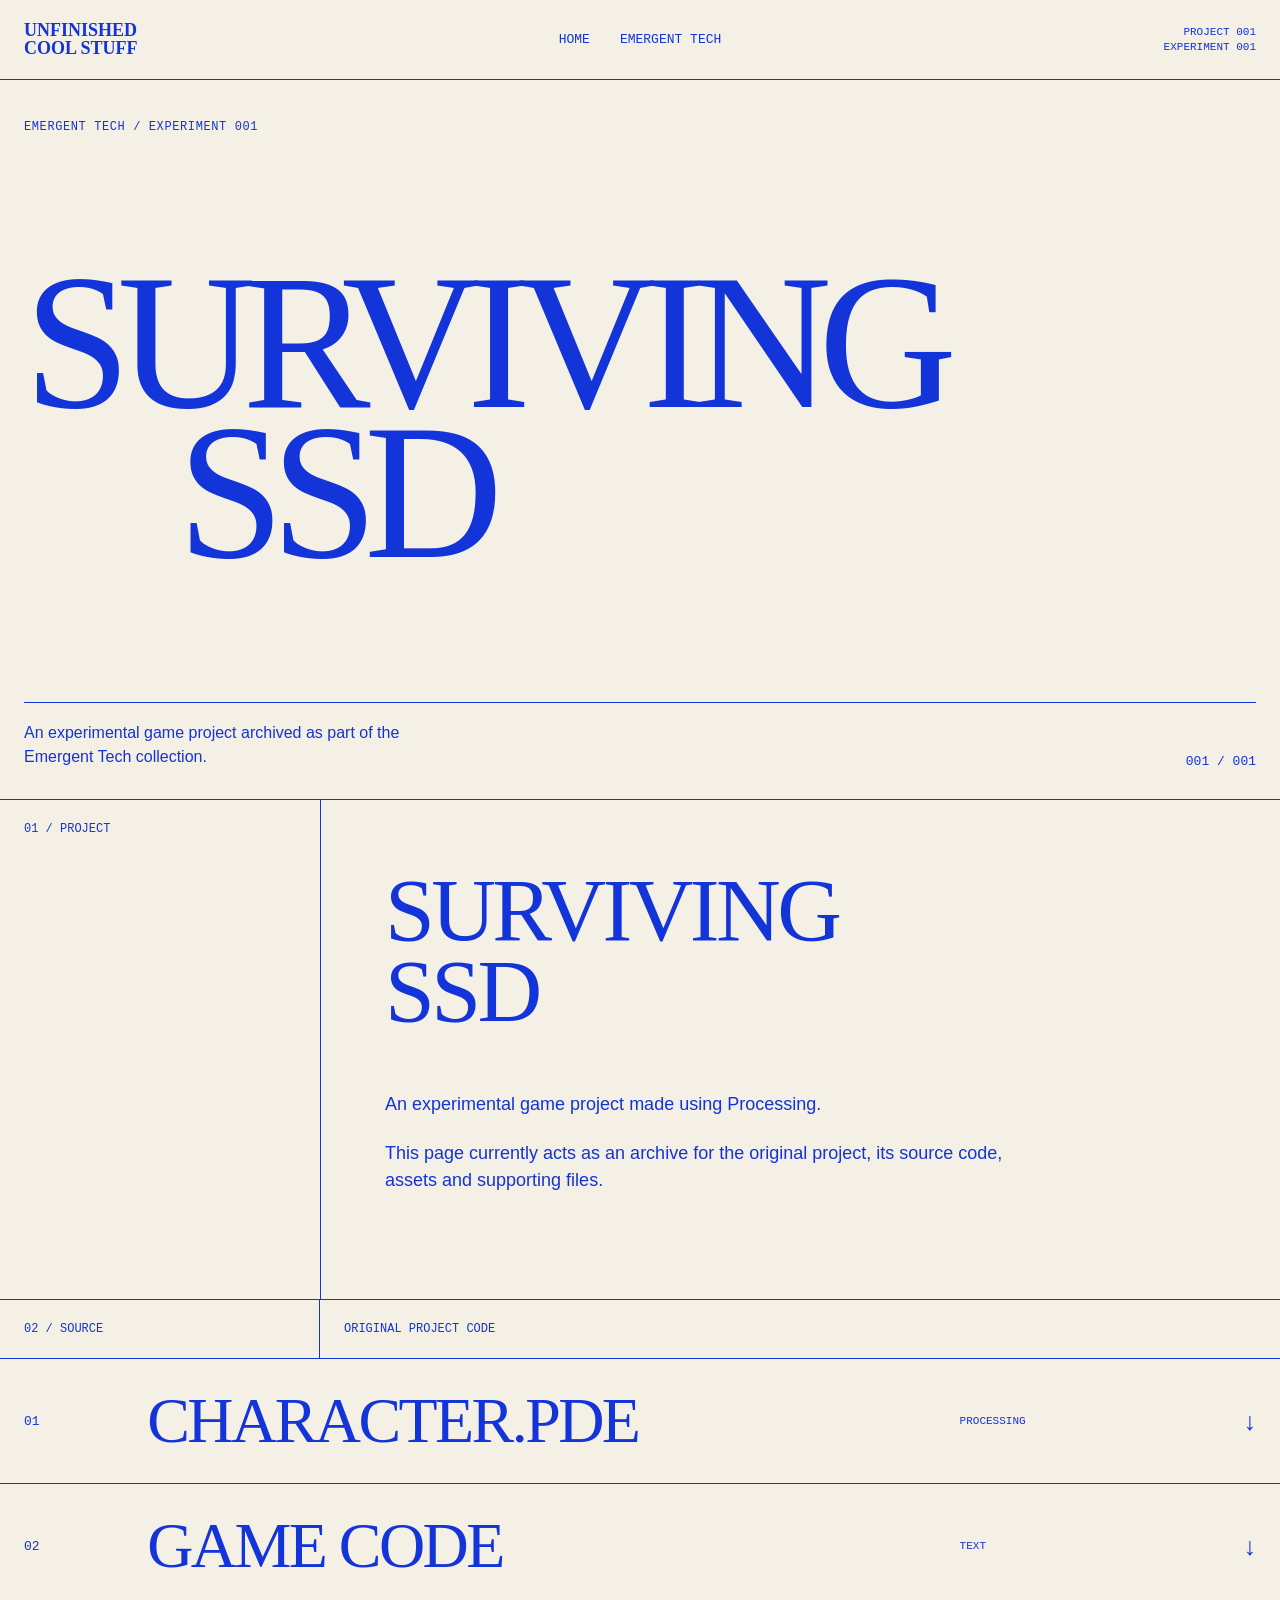
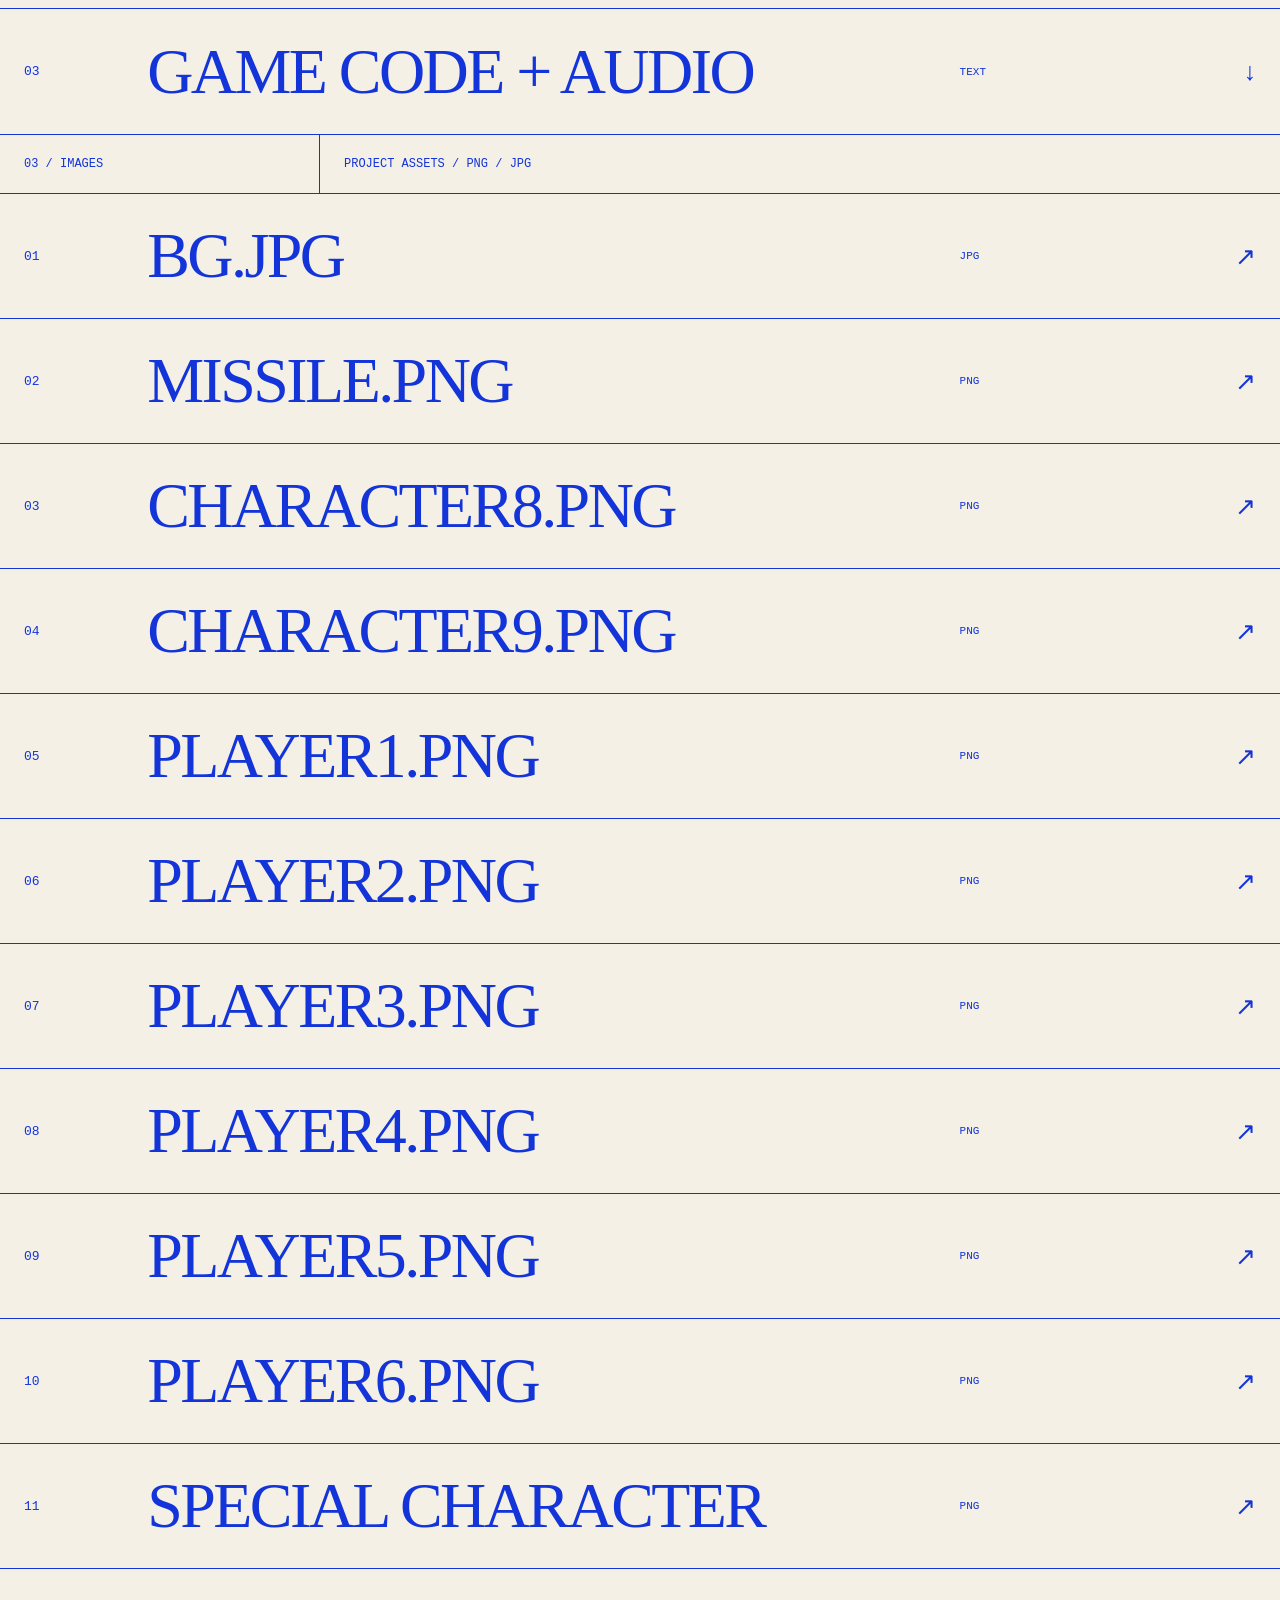
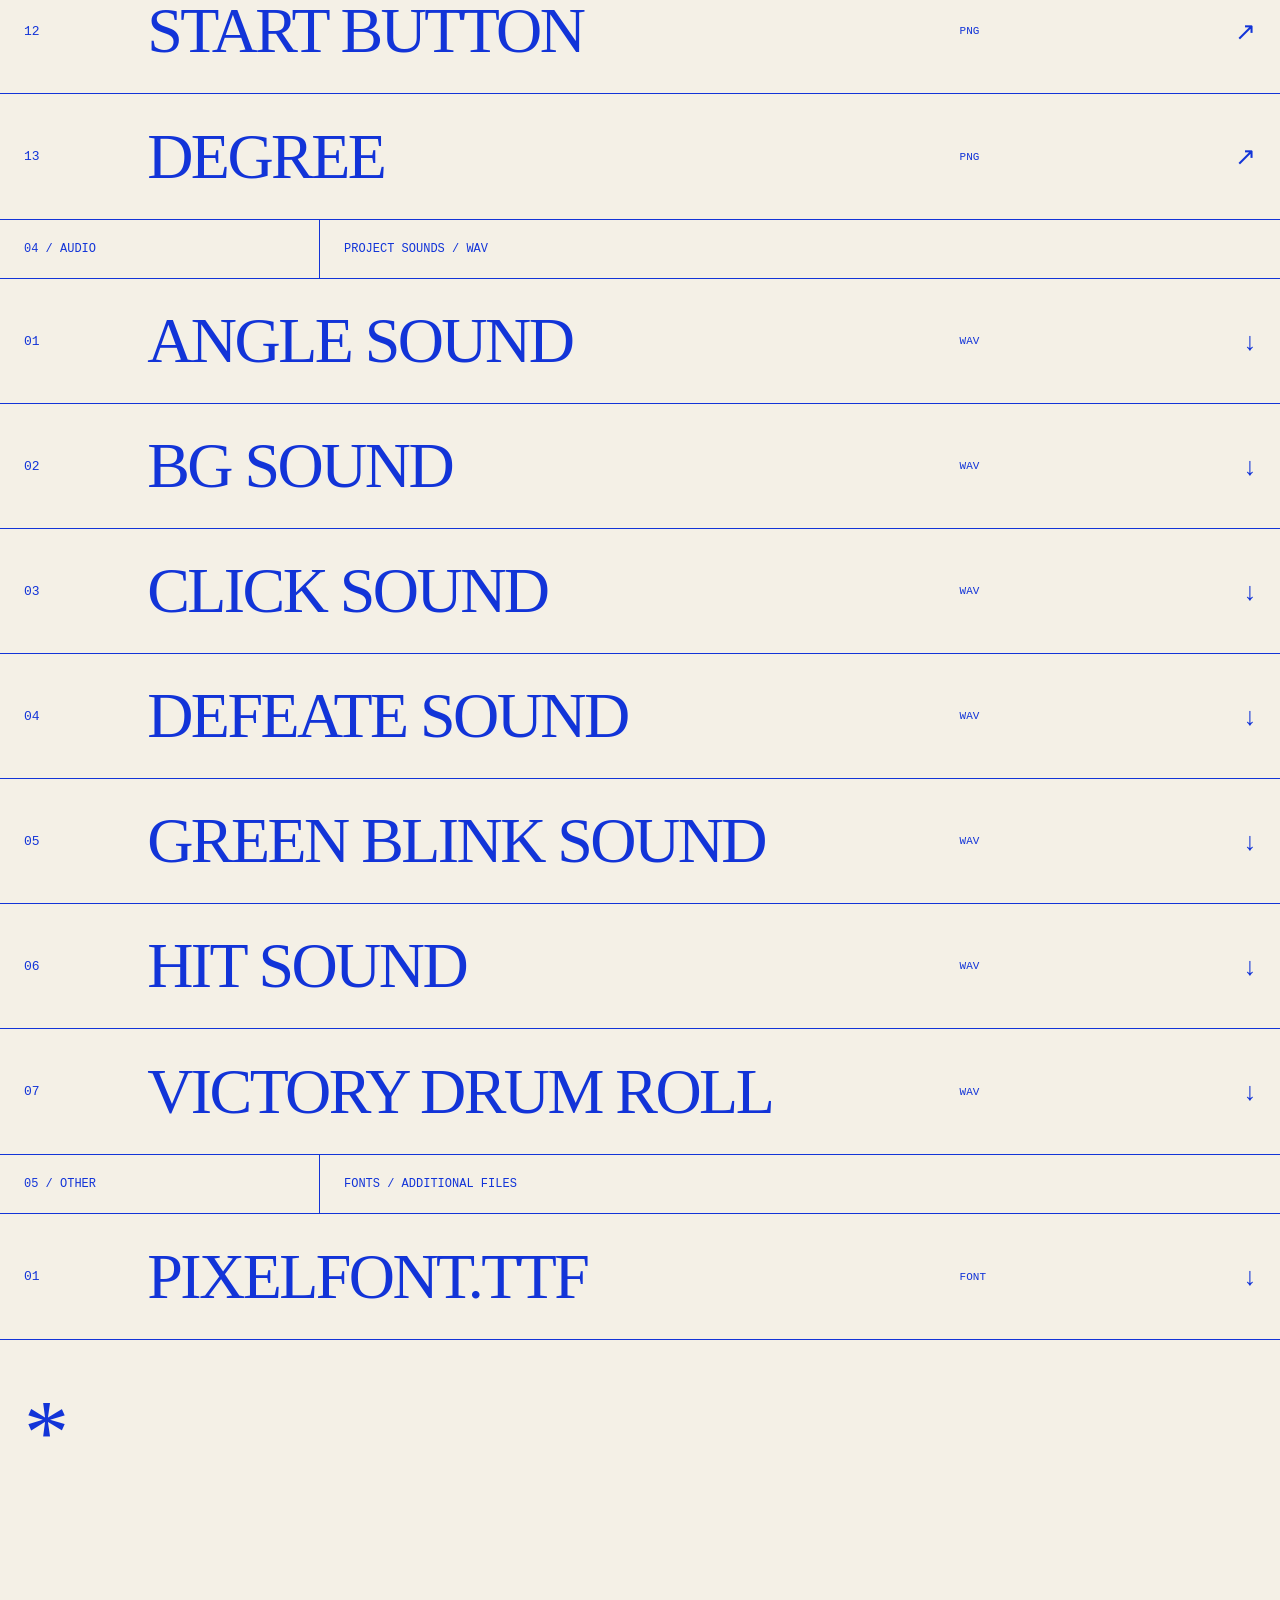
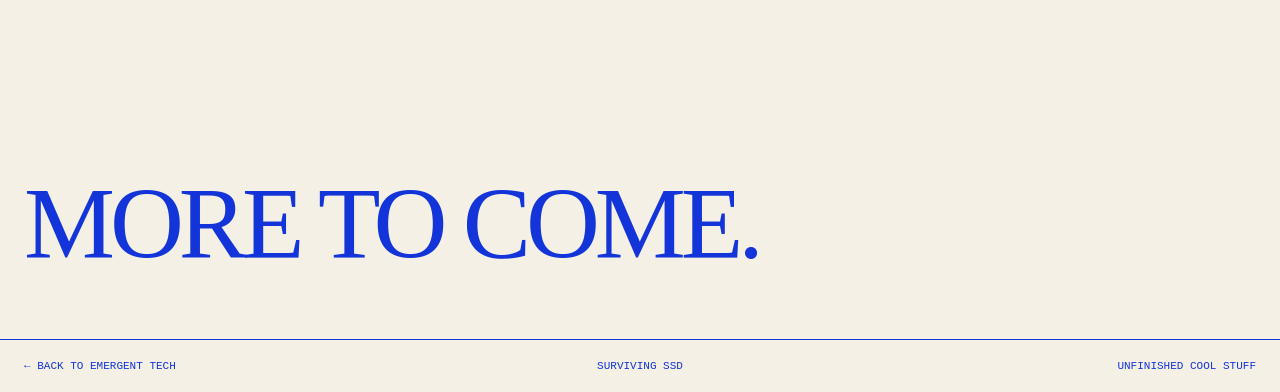
==== projects/emergent-tech/index.html @ b34b50d6 "Revise index.html for Surviving SSD project Updated project title, navigation links, and content to " ====
<!DOCTYPE html>
<html lang="en">

<head>
    <meta charset="UTF-8">
    <meta name="viewport" content="width=device-width, initial-scale=1.0">

    <title>Surviving SSD — Emergent Tech</title>

    <link rel="stylesheet" href="../../../style.css">
</head>

<body>

    <!-- =========================
         HEADER
    ========================== -->

    <header class="site-header">

        <div class="site-logo">
            UNFINISHED<br>
            COOL STUFF
        </div>

        <nav class="main-nav">
            <a href="../../../index.html">HOME</a>
            <a href="../">EMERGENT TECH</a>
        </nav>

        <div class="site-meta">
            PROJECT 001<br>
            EXPERIMENT 001
        </div>

    </header>


    <main>

        <!-- =========================
             PROJECT INTRO
        ========================== -->

        <section class="hero">

            <div class="hero-label">
                EMERGENT TECH / EXPERIMENT 001
            </div>

            <h1>
                SURVIVING<br>
                <span>SSD</span>
            </h1>

            <div class="hero-bottom">

                <p>
                    An experimental game project archived
                    as part of the Emergent Tech collection.
                </p>

                <div class="hero-number">
                    001 / 001
                </div>

            </div>

        </section>


        <!-- =========================
             PROJECT INFORMATION
        ========================== -->

        <section class="about-section">

            <div class="section-number">
                01 / PROJECT
            </div>

            <div class="about-content">

                <h2>
                    SURVIVING<br>
                    SSD
                </h2>

                <p>
                    An experimental game project made using
                    Processing.
                </p>

                <p>
                    This page currently acts as an archive
                    for the original project, its source code,
                    assets and supporting files.
                </p>

            </div>

        </section>


        <!-- =========================
             SOURCE FILES
        ========================== -->

        <section class="archive-section">

            <div class="section-header">

                <div class="section-number">
                    02 / SOURCE
                </div>

                <div class="section-description">
                    ORIGINAL PROJECT CODE
                </div>

            </div>


            <div class="project-list">

                <a
                    class="project"
                    href="Character.pde"
                    download
                >

                    <div class="project-number">
                        01
                    </div>

                    <div class="project-title">
                        CHARACTER.PDE
                    </div>

                    <div class="project-type">
                        PROCESSING
                    </div>

                    <div class="project-arrow">
                        ↓
                    </div>

                </a>


                <a
                    class="project"
                    href="Game%20Code.txt"
                    download
                >

                    <div class="project-number">
                        02
                    </div>

                    <div class="project-title">
                        GAME CODE
                    </div>

                    <div class="project-type">
                        TEXT
                    </div>

                    <div class="project-arrow">
                        ↓
                    </div>

                </a>


                <a
                    class="project"
                    href="GameCodeWithAudio.txt"
                    download
                >

                    <div class="project-number">
                        03
                    </div>

                    <div class="project-title">
                        GAME CODE + AUDIO
                    </div>

                    <div class="project-type">
                        TEXT
                    </div>

                    <div class="project-arrow">
                        ↓
                    </div>

                </a>

            </div>

        </section>


        <!-- =========================
             IMAGE ASSETS
        ========================== -->

        <section class="archive-section">

            <div class="section-header">

                <div class="section-number">
                    03 / IMAGES
                </div>

                <div class="section-description">
                    PROJECT ASSETS / PNG / JPG
                </div>

            </div>


            <div class="project-list">

                <a
                    class="project"
                    href="data/BG.jpg"
                    target="_blank"
                >

                    <div class="project-number">
                        01
                    </div>

                    <div class="project-title">
                        BG.JPG
                    </div>

                    <div class="project-type">
                        JPG
                    </div>

                    <div class="project-arrow">
                        ↗
                    </div>

                </a>


                <a
                    class="project"
                    href="data/missile.png"
                    target="_blank"
                >

                    <div class="project-number">
                        02
                    </div>

                    <div class="project-title">
                        MISSILE.PNG
                    </div>

                    <div class="project-type">
                        PNG
                    </div>

                    <div class="project-arrow">
                        ↗
                    </div>

                </a>


                <a
                    class="project"
                    href="data/character8.png"
                    target="_blank"
                >

                    <div class="project-number">
                        03
                    </div>

                    <div class="project-title">
                        CHARACTER8.PNG
                    </div>

                    <div class="project-type">
                        PNG
                    </div>

                    <div class="project-arrow">
                        ↗
                    </div>

                </a>


                <a
                    class="project"
                    href="data/character9.png"
                    target="_blank"
                >

                    <div class="project-number">
                        04
                    </div>

                    <div class="project-title">
                        CHARACTER9.PNG
                    </div>

                    <div class="project-type">
                        PNG
                    </div>

                    <div class="project-arrow">
                        ↗
                    </div>

                </a>


                <a
                    class="project"
                    href="data/player1.png"
                    target="_blank"
                >

                    <div class="project-number">
                        05
                    </div>

                    <div class="project-title">
                        PLAYER1.PNG
                    </div>

                    <div class="project-type">
                        PNG
                    </div>

                    <div class="project-arrow">
                        ↗
                    </div>

                </a>


                <a
                    class="project"
                    href="data/player2.png"
                    target="_blank"
                >

                    <div class="project-number">
                        06
                    </div>

                    <div class="project-title">
                        PLAYER2.PNG
                    </div>

                    <div class="project-type">
                        PNG
                    </div>

                    <div class="project-arrow">
                        ↗
                    </div>

                </a>


                <a
                    class="project"
                    href="data/player3.png"
                    target="_blank"
                >

                    <div class="project-number">
                        07
                    </div>

                    <div class="project-title">
                        PLAYER3.PNG
                    </div>

                    <div class="project-type">
                        PNG
                    </div>

                    <div class="project-arrow">
                        ↗
                    </div>

                </a>


                <a
                    class="project"
                    href="data/player4.png"
                    target="_blank"
                >

                    <div class="project-number">
                        08
                    </div>

                    <div class="project-title">
                        PLAYER4.PNG
                    </div>

                    <div class="project-type">
                        PNG
                    </div>

                    <div class="project-arrow">
                        ↗
                    </div>

                </a>


                <a
                    class="project"
                    href="data/player5.png"
                    target="_blank"
                >

                    <div class="project-number">
                        09
                    </div>

                    <div class="project-title">
                        PLAYER5.PNG
                    </div>

                    <div class="project-type">
                        PNG
                    </div>

                    <div class="project-arrow">
                        ↗
                    </div>

                </a>


                <a
                    class="project"
                    href="data/player6.png"
                    target="_blank"
                >

                    <div class="project-number">
                        10
                    </div>

                    <div class="project-title">
                        PLAYER6.PNG
                    </div>

                    <div class="project-type">
                        PNG
                    </div>

                    <div class="project-arrow">
                        ↗
                    </div>

                </a>


                <a
                    class="project"
                    href="data/specialCharacter.png"
                    target="_blank"
                >

                    <div class="project-number">
                        11
                    </div>

                    <div class="project-title">
                        SPECIAL CHARACTER
                    </div>

                    <div class="project-type">
                        PNG
                    </div>

                    <div class="project-arrow">
                        ↗
                    </div>

                </a>


                <a
                    class="project"
                    href="data/StartButton.png"
                    target="_blank"
                >

                    <div class="project-number">
                        12
                    </div>

                    <div class="project-title">
                        START BUTTON
                    </div>

                    <div class="project-type">
                        PNG
                    </div>

                    <div class="project-arrow">
                        ↗
                    </div>

                </a>


                <a
                    class="project"
                    href="data/degree.png"
                    target="_blank"
                >

                    <div class="project-number">
                        13
                    </div>

                    <div class="project-title">
                        DEGREE
                    </div>

                    <div class="project-type">
                        PNG
                    </div>

                    <div class="project-arrow">
                        ↗
                    </div>

                </a>

            </div>

        </section>


        <!-- =========================
             AUDIO ASSETS
        ========================== -->

        <section class="archive-section">

            <div class="section-header">

                <div class="section-number">
                    04 / AUDIO
                </div>

                <div class="section-description">
                    PROJECT SOUNDS / WAV
                </div>

            </div>


            <div class="project-list">

                <a class="project" href="data/AngleSound.wav" download>
                    <div class="project-number">01</div>
                    <div class="project-title">ANGLE SOUND</div>
                    <div class="project-type">WAV</div>
                    <div class="project-arrow">↓</div>
                </a>


                <a class="project" href="data/BGSound.wav" download>
                    <div class="project-number">02</div>
                    <div class="project-title">BG SOUND</div>
                    <div class="project-type">WAV</div>
                    <div class="project-arrow">↓</div>
                </a>


                <a class="project" href="data/ClickSound.wav" download>
                    <div class="project-number">03</div>
                    <div class="project-title">CLICK SOUND</div>
                    <div class="project-type">WAV</div>
                    <div class="project-arrow">↓</div>
                </a>


                <a class="project" href="data/DefeateSound.wav" download>
                    <div class="project-number">04</div>
                    <div class="project-title">DEFEATE SOUND</div>
                    <div class="project-type">WAV</div>
                    <div class="project-arrow">↓</div>
                </a>


                <a class="project" href="data/GreenBlinkSound.wav" download>
                    <div class="project-number">05</div>
                    <div class="project-title">GREEN BLINK SOUND</div>
                    <div class="project-type">WAV</div>
                    <div class="project-arrow">↓</div>
                </a>


                <a class="project" href="data/HitSound.wav" download>
                    <div class="project-number">06</div>
                    <div class="project-title">HIT SOUND</div>
                    <div class="project-type">WAV</div>
                    <div class="project-arrow">↓</div>
                </a>


                <a class="project" href="data/VictoryDrumRollSound.wav" download>
                    <div class="project-number">07</div>
                    <div class="project-title">VICTORY DRUM ROLL</div>
                    <div class="project-type">WAV</div>
                    <div class="project-arrow">↓</div>
                </a>

            </div>

        </section>


        <!-- =========================
             OTHER ASSETS
        ========================== -->

        <section class="archive-section">

            <div class="section-header">

                <div class="section-number">
                    05 / OTHER
                </div>

                <div class="section-description">
                    FONTS / ADDITIONAL FILES
                </div>

            </div>


            <div class="project-list">

                <a
                    class="project"
                    href="data/pixelFont.ttf"
                    download
                >

                    <div class="project-number">
                        01
                    </div>

                    <div class="project-title">
                        PIXELFONT.TTF
                    </div>

                    <div class="project-type">
                        FONT
                    </div>

                    <div class="project-arrow">
                        ↓
                    </div>

                </a>

            </div>

        </section>


        <!-- =========================
             STATEMENT
        ========================== -->

        <section class="statement-section">

            <div class="statement-mark">
                *
            </div>

            <h2>
                MORE TO COME.
            </h2>

        </section>

    </main>


    <!-- =========================
         FOOTER
    ========================== -->

    <footer class="site-footer">

        <div>
            <a href="../">
                ← BACK TO EMERGENT TECH
            </a>
        </div>

        <div>
            SURVIVING SSD
        </div>

        <div>
            UNFINISHED COOL STUFF
        </div>

    </footer>


</body>

</html>
---- style.css ----
/* =========================================================
   BASIC RESET
========================================================= */

* {
    margin: 0;
    padding: 0;
    box-sizing: border-box;
}

html {
    scroll-behavior: smooth;
}

body {
    background: #f4f0e6;
    color: #1234d8;
    font-family: Arial, Helvetica, sans-serif;
}


/* =========================================================
   GENERAL
========================================================= */

a {
    color: inherit;
    text-decoration: none;
}

p {
    line-height: 1.5;
}


/* =========================================================
   HEADER
========================================================= */

.site-header {
    min-height: 80px;

    display: grid;
    grid-template-columns: 1fr auto 1fr;

    align-items: center;

    border-bottom: 1px solid #1234d8;

    padding: 18px 24px;
}

.site-logo {
    font-family: Georgia, "Times New Roman", serif;

    font-size: 18px;
    line-height: 0.95;

    font-weight: bold;
}

.main-nav {
    display: flex;
    gap: 30px;

    font-family: "Courier New", monospace;
    font-size: 13px;
}

.main-nav a:hover {
    text-decoration: underline;
}

.site-meta {
    justify-self: end;

    font-family: "Courier New", monospace;

    font-size: 11px;
    line-height: 1.3;

    text-align: right;
}


/* =========================================================
   HERO
========================================================= */

.hero {
    min-height: 720px;

    padding: 40px 24px 30px;

    display: flex;
    flex-direction: column;
    justify-content: space-between;

    border-bottom: 1px solid #1234d8;
}

.hero-label {
    font-family: "Courier New", monospace;

    font-size: 12px;
    letter-spacing: 0.05em;
}

.hero h1 {
    font-family: Georgia, "Times New Roman", serif;

    font-size: clamp(80px, 15vw, 230px);

    line-height: 0.78;

    letter-spacing: -0.07em;

    font-weight: normal;

    max-width: 1200px;
}

.hero h1 span {
    margin-left: 12vw;
}

.hero-bottom {
    display: flex;

    justify-content: space-between;

    align-items: end;

    border-top: 1px solid #1234d8;

    padding-top: 18px;
}

.hero-bottom p {
    max-width: 420px;

    font-size: 16px;
}

.hero-number {
    font-family: "Courier New", monospace;

    font-size: 13px;
}


/* =========================================================
   ABOUT
========================================================= */

.about-section {
    display: grid;

    grid-template-columns: 25% 75%;

    border-bottom: 1px solid #1234d8;

    min-height: 500px;
}

.section-number {
    font-family: "Courier New", monospace;

    font-size: 12px;

    padding: 22px 24px;
}

.about-content {
    border-left: 1px solid #1234d8;

    padding: 70px 8vw 70px 5vw;
}

.about-content h2 {
    font-family: Georgia, "Times New Roman", serif;

    font-size: clamp(45px, 7vw, 100px);

    line-height: 0.9;

    font-weight: normal;

    letter-spacing: -0.04em;

    margin-bottom: 60px;
}

.about-content p {
    max-width: 650px;

    font-size: 18px;

    margin-bottom: 22px;
}


/* =========================================================
   ARCHIVE
========================================================= */

.archive-section {
    border-bottom: 1px solid #1234d8;
}

.section-header {
    display: grid;

    grid-template-columns: 25% 75%;

    border-bottom: 1px solid #1234d8;
}

.section-header .section-number {
    border-right: 1px solid #1234d8;
}

.section-description {
    font-family: "Courier New", monospace;

    font-size: 12px;

    padding: 22px 24px;
}


/* =========================================================
   PROJECT LIST
========================================================= */

.project-list {
    width: 100%;
}

.project {
    display: grid;

    grid-template-columns: 10% 1fr 20% 50px;

    align-items: center;

    min-height: 125px;

    padding: 0 24px;

    border-bottom: 1px solid #1234d8;

    transition:
        background 0.2s ease,
        color 0.2s ease;
}

.project:last-child {
    border-bottom: none;
}

.project:hover {
    background: #1234d8;
    color: #f4f0e6;
}

.project-number {
    font-family: "Courier New", monospace;

    font-size: 13px;
}

.project-title {
    font-family: Georgia, "Times New Roman", serif;

    font-size: clamp(32px, 5vw, 70px);

    line-height: 1;

    letter-spacing: -0.04em;
}

.project-type {
    font-family: "Courier New", monospace;

    font-size: 11px;

    justify-self: start;
}

.project-arrow {
    font-size: 25px;

    justify-self: end;
}


/* =========================================================
   STATEMENT
========================================================= */

.statement-section {
    min-height: 600px;

    padding: 70px 24px;

    display: flex;

    flex-direction: column;

    justify-content: space-between;

    border-bottom: 1px solid #1234d8;
}

.statement-mark {
    font-family: Georgia, "Times New Roman", serif;

    font-size: 90px;

    line-height: 0.5;
}

.statement-section h2 {
    max-width: 1100px;

    font-family: Georgia, "Times New Roman", serif;

    font-size: clamp(50px, 8vw, 120px);

    line-height: 0.88;

    font-weight: normal;

    letter-spacing: -0.05em;
}


/* =========================================================
   FOOTER
========================================================= */

.site-footer {
    display: grid;

    grid-template-columns: 1fr 1fr 1fr;

    padding: 20px 24px;

    font-family: "Courier New", monospace;

    font-size: 11px;

    gap: 20px;
}

.site-footer div:nth-child(2) {
    text-align: center;
}

.site-footer div:nth-child(3) {
    text-align: right;
}


/* =========================================================
   MOBILE
========================================================= */

@media (max-width: 700px) {

    .site-header {
        grid-template-columns: 1fr auto;

        gap: 20px;
    }

    .site-meta {
        display: none;
    }

    .main-nav {
        gap: 15px;
    }

    .hero {
        min-height: 600px;

        padding: 30px 18px 20px;
    }

    .hero h1 {
        font-size: 20vw;
    }

    .hero h1 span {
        margin-left: 5vw;
    }

    .hero-bottom {
        flex-direction: column;

        align-items: flex-start;

        gap: 20px;
    }

    .about-section {
        grid-template-columns: 1fr;
    }

    .about-content {
        border-left: none;

        border-top: 1px solid #1234d8;

        padding: 50px 24px;
    }

    .section-header {
        grid-template-columns: 1fr;
    }

    .section-header .section-number {
        border-right: none;
    }

    .project {
        grid-template-columns: 45px 1fr 35px;

        padding: 20px 18px;

        min-height: 110px;
    }

    .project-type {
        display: none;
    }

    .project-title {
        font-size: 9vw;
    }

    .statement-section {
        min-height: 500px;

        padding: 50px 18px;
    }

    .site-footer {
        grid-template-columns: 1fr;

        gap: 10px;

        padding: 20px 18px;
    }

    .site-footer div:nth-child(2),
    .site-footer div:nth-child(3) {
        text-align: left;
    }

}
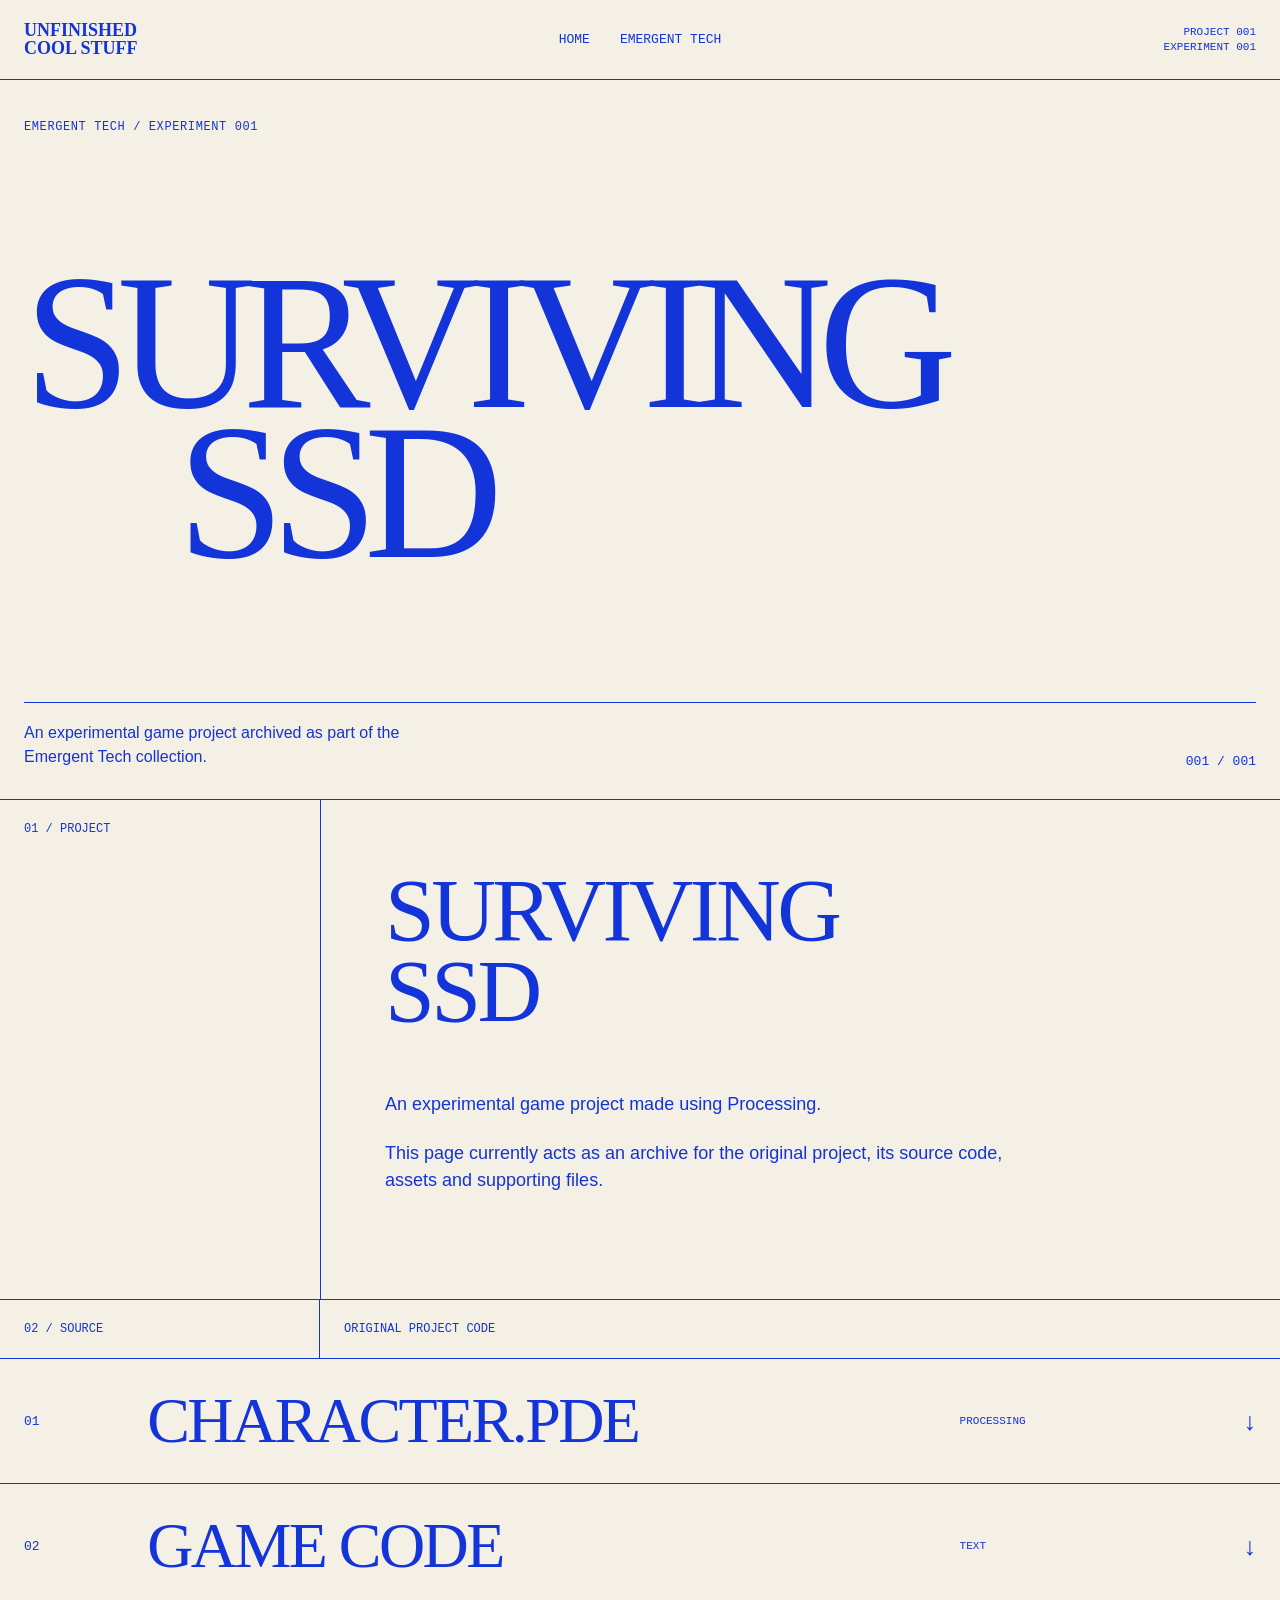
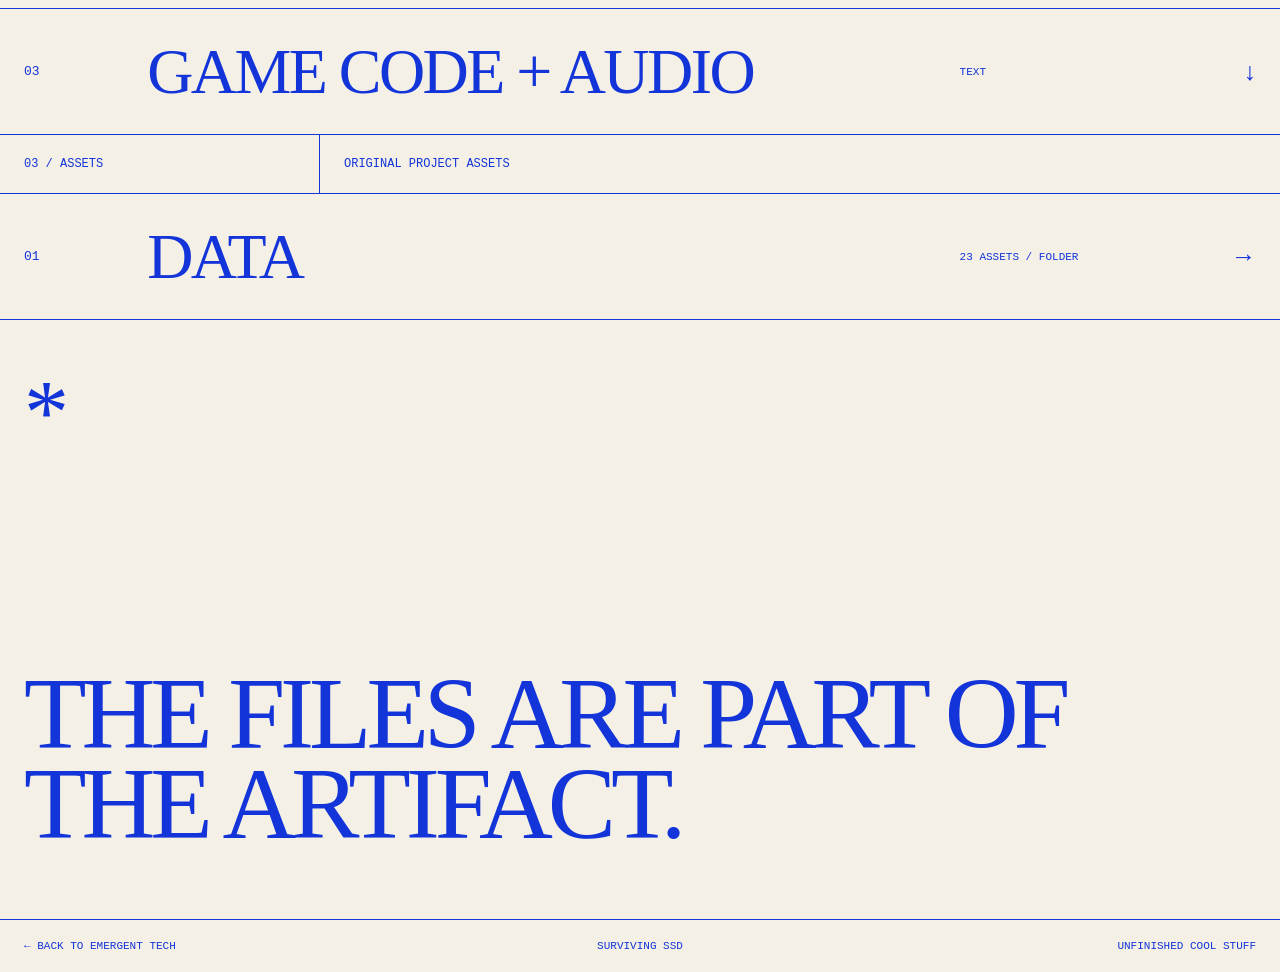
==== commit c36c40e7: "Refactor asset sections in index.html Updated section titles and descriptions for clarity, changed '" ====
--- a/projects/emergent-tech/index.html
+++ b/projects/emergent-tech/index.html
@@ -203,7 +203,7 @@
 
 
         <!-- =========================
-             IMAGE ASSETS
+             PROJECT ASSETS
         ========================== -->
 
         <section class="archive-section">
@@ -211,11 +211,11 @@
             <div class="section-header">
 
                 <div class="section-number">
-                    03 / IMAGES
+                    03 / ASSETS
                 </div>
 
                 <div class="section-description">
-                    PROJECT ASSETS / PNG / JPG
+                    ORIGINAL PROJECT ASSETS
                 </div>
 
             </div>
@@ -225,8 +225,7 @@
 
                 <a
                     class="project"
-                    href="data/BG.jpg"
-                    target="_blank"
+                    href="data/"
                 >
 
                     <div class="project-number">
@@ -234,457 +233,26 @@
                     </div>
 
                     <div class="project-title">
-                        BG.JPG
-                    </div>
-
-                    <div class="project-type">
-                        JPG
-                    </div>
-
-                    <div class="project-arrow">
-                        ↗
-                    </div>
-
-                </a>
-
-
-                <a
-                    class="project"
-                    href="data/missile.png"
-                    target="_blank"
-                >
-
-                    <div class="project-number">
-                        02
-                    </div>
-
-                    <div class="project-title">
-                        MISSILE.PNG
-                    </div>
-
-                    <div class="project-type">
-                        PNG
-                    </div>
-
-                    <div class="project-arrow">
-                        ↗
-                    </div>
-
-                </a>
-
-
-                <a
-                    class="project"
-                    href="data/character8.png"
-                    target="_blank"
-                >
-
-                    <div class="project-number">
-                        03
-                    </div>
-
-                    <div class="project-title">
-                        CHARACTER8.PNG
-                    </div>
-
-                    <div class="project-type">
-                        PNG
-                    </div>
-
-                    <div class="project-arrow">
-                        ↗
-                    </div>
-
-                </a>
-
-
-                <a
-                    class="project"
-                    href="data/character9.png"
-                    target="_blank"
-                >
-
-                    <div class="project-number">
-                        04
-                    </div>
-
-                    <div class="project-title">
-                        CHARACTER9.PNG
-                    </div>
-
-                    <div class="project-type">
-                        PNG
-                    </div>
-
-                    <div class="project-arrow">
-                        ↗
-                    </div>
-
-                </a>
-
-
-                <a
-                    class="project"
-                    href="data/player1.png"
-                    target="_blank"
-                >
-
-                    <div class="project-number">
-                        05
-                    </div>
-
-                    <div class="project-title">
-                        PLAYER1.PNG
-                    </div>
-
-                    <div class="project-type">
-                        PNG
-                    </div>
-
-                    <div class="project-arrow">
-                        ↗
-                    </div>
-
-                </a>
-
-
-                <a
-                    class="project"
-                    href="data/player2.png"
-                    target="_blank"
-                >
-
-                    <div class="project-number">
-                        06
-                    </div>
-
-                    <div class="project-title">
-                        PLAYER2.PNG
-                    </div>
-
-                    <div class="project-type">
-                        PNG
-                    </div>
-
-                    <div class="project-arrow">
-                        ↗
-                    </div>
-
-                </a>
-
-
-                <a
-                    class="project"
-                    href="data/player3.png"
-                    target="_blank"
-                >
-
-                    <div class="project-number">
-                        07
-                    </div>
-
-                    <div class="project-title">
-                        PLAYER3.PNG
-                    </div>
-
-                    <div class="project-type">
-                        PNG
-                    </div>
-
-                    <div class="project-arrow">
-                        ↗
-                    </div>
-
-                </a>
-
-
-                <a
-                    class="project"
-                    href="data/player4.png"
-                    target="_blank"
-                >
-
-                    <div class="project-number">
-                        08
-                    </div>
-
-                    <div class="project-title">
-                        PLAYER4.PNG
-                    </div>
-
-                    <div class="project-type">
-                        PNG
-                    </div>
-
-                    <div class="project-arrow">
-                        ↗
-                    </div>
-
-                </a>
-
-
-                <a
-                    class="project"
-                    href="data/player5.png"
-                    target="_blank"
-                >
-
-                    <div class="project-number">
-                        09
-                    </div>
-
-                    <div class="project-title">
-                        PLAYER5.PNG
-                    </div>
-
-                    <div class="project-type">
-                        PNG
-                    </div>
-
-                    <div class="project-arrow">
-                        ↗
-                    </div>
-
-                </a>
-
-
-                <a
-                    class="project"
-                    href="data/player6.png"
-                    target="_blank"
-                >
-
-                    <div class="project-number">
-                        10
-                    </div>
-
-                    <div class="project-title">
-                        PLAYER6.PNG
-                    </div>
-
-                    <div class="project-type">
-                        PNG
-                    </div>
-
-                    <div class="project-arrow">
-                        ↗
-                    </div>
-
-                </a>
-
-
-                <a
-                    class="project"
-                    href="data/specialCharacter.png"
-                    target="_blank"
-                >
-
-                    <div class="project-number">
-                        11
-                    </div>
-
-                    <div class="project-title">
-                        SPECIAL CHARACTER
-                    </div>
-
-                    <div class="project-type">
-                        PNG
-                    </div>
-
-                    <div class="project-arrow">
-                        ↗
-                    </div>
-
-                </a>
-
-
-                <a
-                    class="project"
-                    href="data/StartButton.png"
-                    target="_blank"
-                >
-
-                    <div class="project-number">
-                        12
-                    </div>
-
-                    <div class="project-title">
-                        START BUTTON
-                    </div>
-
-                    <div class="project-type">
-                        PNG
-                    </div>
-
-                    <div class="project-arrow">
-                        ↗
-                    </div>
-
-                </a>
-
-
-                <a
-                    class="project"
-                    href="data/degree.png"
-                    target="_blank"
-                >
-
-                    <div class="project-number">
-                        13
-                    </div>
-
-                    <div class="project-title">
-                        DEGREE
-                    </div>
-
-                    <div class="project-type">
-                        PNG
-                    </div>
-
-                    <div class="project-arrow">
-                        ↗
-                    </div>
-
-                </a>
-
-            </div>
-
-        </section>
-
-
-        <!-- =========================
-             AUDIO ASSETS
-        ========================== -->
-
-        <section class="archive-section">
-
-            <div class="section-header">
-
-                <div class="section-number">
-                    04 / AUDIO
-                </div>
-
-                <div class="section-description">
-                    PROJECT SOUNDS / WAV
-                </div>
-
-            </div>
-
-
-            <div class="project-list">
-
-                <a class="project" href="data/AngleSound.wav" download>
-                    <div class="project-number">01</div>
-                    <div class="project-title">ANGLE SOUND</div>
-                    <div class="project-type">WAV</div>
-                    <div class="project-arrow">↓</div>
-                </a>
-
-
-                <a class="project" href="data/BGSound.wav" download>
-                    <div class="project-number">02</div>
-                    <div class="project-title">BG SOUND</div>
-                    <div class="project-type">WAV</div>
-                    <div class="project-arrow">↓</div>
-                </a>
-
-
-                <a class="project" href="data/ClickSound.wav" download>
-                    <div class="project-number">03</div>
-                    <div class="project-title">CLICK SOUND</div>
-                    <div class="project-type">WAV</div>
-                    <div class="project-arrow">↓</div>
-                </a>
-
-
-                <a class="project" href="data/DefeateSound.wav" download>
-                    <div class="project-number">04</div>
-                    <div class="project-title">DEFEATE SOUND</div>
-                    <div class="project-type">WAV</div>
-                    <div class="project-arrow">↓</div>
-                </a>
-
-
-                <a class="project" href="data/GreenBlinkSound.wav" download>
-                    <div class="project-number">05</div>
-                    <div class="project-title">GREEN BLINK SOUND</div>
-                    <div class="project-type">WAV</div>
-                    <div class="project-arrow">↓</div>
-                </a>
-
-
-                <a class="project" href="data/HitSound.wav" download>
-                    <div class="project-number">06</div>
-                    <div class="project-title">HIT SOUND</div>
-                    <div class="project-type">WAV</div>
-                    <div class="project-arrow">↓</div>
-                </a>
-
-
-                <a class="project" href="data/VictoryDrumRollSound.wav" download>
-                    <div class="project-number">07</div>
-                    <div class="project-title">VICTORY DRUM ROLL</div>
-                    <div class="project-type">WAV</div>
-                    <div class="project-arrow">↓</div>
-                </a>
-
-            </div>
-
-        </section>
-
-
-        <!-- =========================
-             OTHER ASSETS
-        ========================== -->
-
-        <section class="archive-section">
-
-            <div class="section-header">
-
-                <div class="section-number">
-                    05 / OTHER
-                </div>
-
-                <div class="section-description">
-                    FONTS / ADDITIONAL FILES
-                </div>
-
-            </div>
-
-
-            <div class="project-list">
-
-                <a
-                    class="project"
-                    href="data/pixelFont.ttf"
-                    download
-                >
-
-                    <div class="project-number">
-                        01
-                    </div>
-
-                    <div class="project-title">
-                        PIXELFONT.TTF
-                    </div>
-
-                    <div class="project-type">
-                        FONT
-                    </div>
-
-                    <div class="project-arrow">
-                        ↓
-                    </div>
-
-                </a>
-
-            </div>
-
-        </section>
-
-
-        <!-- =========================
-             STATEMENT
+                        DATA
+                    </div>
+
+                    <div class="project-type">
+                        23 ASSETS / FOLDER
+                    </div>
+
+                    <div class="project-arrow">
+                        →
+                    </div>
+
+                </a>
+
+            </div>
+
+        </section>
+
+
+        <!-- =========================
+             PROJECT NOTE
         ========================== -->
 
         <section class="statement-section">
@@ -694,7 +262,9 @@
             </div>
 
             <h2>
-                MORE TO COME.
+                THE FILES ARE
+                PART OF THE
+                ARTIFACT.
             </h2>
 
         </section>
@@ -724,7 +294,6 @@
 
     </footer>
 
-
 </body>
 
 </html>
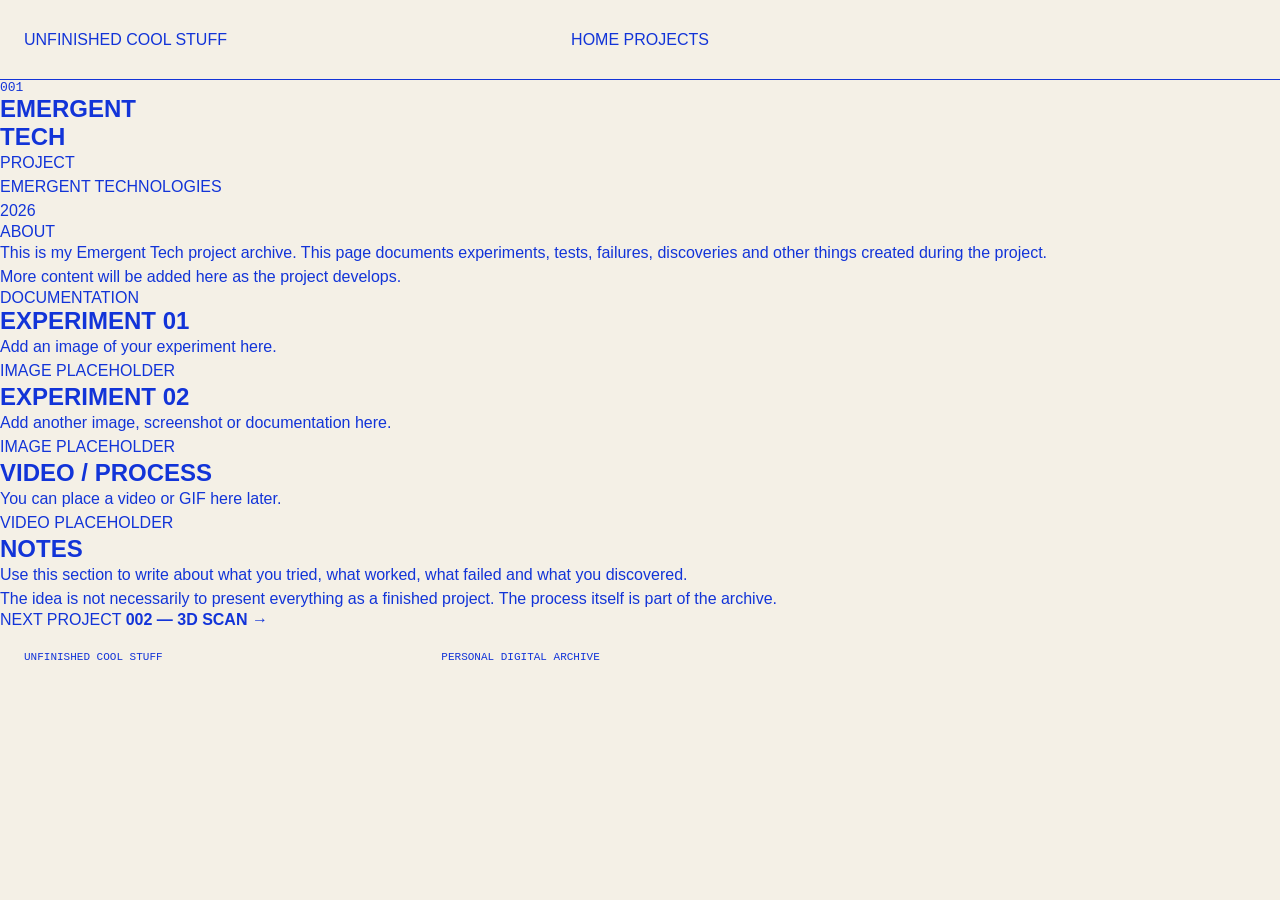
==== commit b741039f: "Revise index.html for Emergent Tech project" ====
--- a/projects/emergent-tech/index.html
+++ b/projects/emergent-tech/index.html
@@ -1,271 +1,223 @@
 <!DOCTYPE html>
 <html lang="en">
-
 <head>
     <meta charset="UTF-8">
+
     <meta name="viewport" content="width=device-width, initial-scale=1.0">
 
-    <title>Surviving SSD — Emergent Tech</title>
-
-    <link rel="stylesheet" href="../../../style.css">
+    <title>001 — Emergent Tech | Unfinished Cool Stuff</title>
+
+    <link rel="stylesheet" href="../../style.css">
 </head>
 
 <body>
 
     <!-- =========================
-         HEADER
+         NAVIGATION
     ========================== -->
 
     <header class="site-header">
 
-        <div class="site-logo">
-            UNFINISHED<br>
-            COOL STUFF
-        </div>
-
-        <nav class="main-nav">
-            <a href="../../../index.html">HOME</a>
-            <a href="../">EMERGENT TECH</a>
+        <a href="../../index.html" class="site-title">
+            UNFINISHED COOL STUFF
+        </a>
+
+        <nav class="site-nav">
+            <a href="../../index.html">HOME</a>
+            <a href="../../index.html#projects">PROJECTS</a>
         </nav>
 
-        <div class="site-meta">
-            PROJECT 001<br>
-            EXPERIMENT 001
-        </div>
-
     </header>
 
 
+    <!-- =========================
+         PROJECT HEADER
+    ========================== -->
+
     <main>
 
+        <section class="project-header">
+
+            <div class="project-number">
+                001
+            </div>
+
+            <h1>
+                EMERGENT<br>
+                TECH
+            </h1>
+
+            <div class="project-meta">
+
+                <p>
+                    PROJECT
+                </p>
+
+                <p>
+                    EMERGENT TECHNOLOGIES
+                </p>
+
+                <p>
+                    2026
+                </p>
+
+            </div>
+
+        </section>
+
+
         <!-- =========================
-             PROJECT INTRO
+             INTRODUCTION
         ========================== -->
 
-        <section class="hero">
-
-            <div class="hero-label">
-                EMERGENT TECH / EXPERIMENT 001
-            </div>
-
-            <h1>
-                SURVIVING<br>
-                <span>SSD</span>
-            </h1>
-
-            <div class="hero-bottom">
-
-                <p>
-                    An experimental game project archived
-                    as part of the Emergent Tech collection.
-                </p>
-
-                <div class="hero-number">
-                    001 / 001
+        <section class="project-intro">
+
+            <div class="section-label">
+                ABOUT
+            </div>
+
+            <div class="project-description">
+
+                <p>
+                    This is my Emergent Tech project archive.
+                    This page documents experiments, tests,
+                    failures, discoveries and other things
+                    created during the project.
+                </p>
+
+                <p>
+                    More content will be added here as the
+                    project develops.
+                </p>
+
+            </div>
+
+        </section>
+
+
+        <!-- =========================
+             PROJECT CONTENT
+        ========================== -->
+
+        <section class="project-content">
+
+            <div class="section-label">
+                DOCUMENTATION
+            </div>
+
+
+            <!-- IMAGE -->
+
+            <div class="project-block">
+
+                <h2>
+                    EXPERIMENT 01
+                </h2>
+
+                <p class="block-description">
+                    Add an image of your experiment here.
+                </p>
+
+                <div class="media-placeholder">
+
+                    <p>
+                        IMAGE PLACEHOLDER
+                    </p>
+
                 </div>
 
             </div>
 
+
+            <!-- SECOND IMAGE -->
+
+            <div class="project-block">
+
+                <h2>
+                    EXPERIMENT 02
+                </h2>
+
+                <p class="block-description">
+                    Add another image, screenshot or
+                    documentation here.
+                </p>
+
+                <div class="media-placeholder">
+
+                    <p>
+                        IMAGE PLACEHOLDER
+                    </p>
+
+                </div>
+
+            </div>
+
+
+            <!-- VIDEO -->
+
+            <div class="project-block">
+
+                <h2>
+                    VIDEO / PROCESS
+                </h2>
+
+                <p class="block-description">
+                    You can place a video or GIF here later.
+                </p>
+
+                <div class="media-placeholder">
+
+                    <p>
+                        VIDEO PLACEHOLDER
+                    </p>
+
+                </div>
+
+            </div>
+
+
+            <!-- NOTES -->
+
+            <div class="project-block text-block">
+
+                <h2>
+                    NOTES
+                </h2>
+
+                <p>
+                    Use this section to write about what you
+                    tried, what worked, what failed and what
+                    you discovered.
+                </p>
+
+                <p>
+                    The idea is not necessarily to present
+                    everything as a finished project.
+                    The process itself is part of the archive.
+                </p>
+
+            </div>
+
         </section>
 
 
         <!-- =========================
-             PROJECT INFORMATION
+             NEXT PROJECT
         ========================== -->
 
-        <section class="about-section">
-
-            <div class="section-number">
-                01 / PROJECT
-            </div>
-
-            <div class="about-content">
-
-                <h2>
-                    SURVIVING<br>
-                    SSD
-                </h2>
-
-                <p>
-                    An experimental game project made using
-                    Processing.
-                </p>
-
-                <p>
-                    This page currently acts as an archive
-                    for the original project, its source code,
-                    assets and supporting files.
-                </p>
-
-            </div>
-
-        </section>
-
-
-        <!-- =========================
-             SOURCE FILES
-        ========================== -->
-
-        <section class="archive-section">
-
-            <div class="section-header">
-
-                <div class="section-number">
-                    02 / SOURCE
-                </div>
-
-                <div class="section-description">
-                    ORIGINAL PROJECT CODE
-                </div>
-
-            </div>
-
-
-            <div class="project-list">
-
-                <a
-                    class="project"
-                    href="Character.pde"
-                    download
-                >
-
-                    <div class="project-number">
-                        01
-                    </div>
-
-                    <div class="project-title">
-                        CHARACTER.PDE
-                    </div>
-
-                    <div class="project-type">
-                        PROCESSING
-                    </div>
-
-                    <div class="project-arrow">
-                        ↓
-                    </div>
-
-                </a>
-
-
-                <a
-                    class="project"
-                    href="Game%20Code.txt"
-                    download
-                >
-
-                    <div class="project-number">
-                        02
-                    </div>
-
-                    <div class="project-title">
-                        GAME CODE
-                    </div>
-
-                    <div class="project-type">
-                        TEXT
-                    </div>
-
-                    <div class="project-arrow">
-                        ↓
-                    </div>
-
-                </a>
-
-
-                <a
-                    class="project"
-                    href="GameCodeWithAudio.txt"
-                    download
-                >
-
-                    <div class="project-number">
-                        03
-                    </div>
-
-                    <div class="project-title">
-                        GAME CODE + AUDIO
-                    </div>
-
-                    <div class="project-type">
-                        TEXT
-                    </div>
-
-                    <div class="project-arrow">
-                        ↓
-                    </div>
-
-                </a>
-
-            </div>
-
-        </section>
-
-
-        <!-- =========================
-             PROJECT ASSETS
-        ========================== -->
-
-        <section class="archive-section">
-
-            <div class="section-header">
-
-                <div class="section-number">
-                    03 / ASSETS
-                </div>
-
-                <div class="section-description">
-                    ORIGINAL PROJECT ASSETS
-                </div>
-
-            </div>
-
-
-            <div class="project-list">
-
-                <a
-                    class="project"
-                    href="data/"
-                >
-
-                    <div class="project-number">
-                        01
-                    </div>
-
-                    <div class="project-title">
-                        DATA
-                    </div>
-
-                    <div class="project-type">
-                        23 ASSETS / FOLDER
-                    </div>
-
-                    <div class="project-arrow">
-                        →
-                    </div>
-
-                </a>
-
-            </div>
-
-        </section>
-
-
-        <!-- =========================
-             PROJECT NOTE
-        ========================== -->
-
-        <section class="statement-section">
-
-            <div class="statement-mark">
-                *
-            </div>
-
-            <h2>
-                THE FILES ARE
-                PART OF THE
-                ARTIFACT.
-            </h2>
+        <section class="project-navigation">
+
+            <a href="../3d-scan/index.html">
+
+                <span>
+                    NEXT PROJECT
+                </span>
+
+                <strong>
+                    002 — 3D SCAN →
+                </strong>
+
+            </a>
 
         </section>
 
@@ -278,22 +230,16 @@
 
     <footer class="site-footer">
 
-        <div>
-            <a href="../">
-                ← BACK TO EMERGENT TECH
-            </a>
-        </div>
-
-        <div>
-            SURVIVING SSD
-        </div>
-
-        <div>
+        <p>
             UNFINISHED COOL STUFF
-        </div>
+        </p>
+
+        <p>
+            PERSONAL DIGITAL ARCHIVE
+        </p>
 
     </footer>
 
+
 </body>
-
 </html>
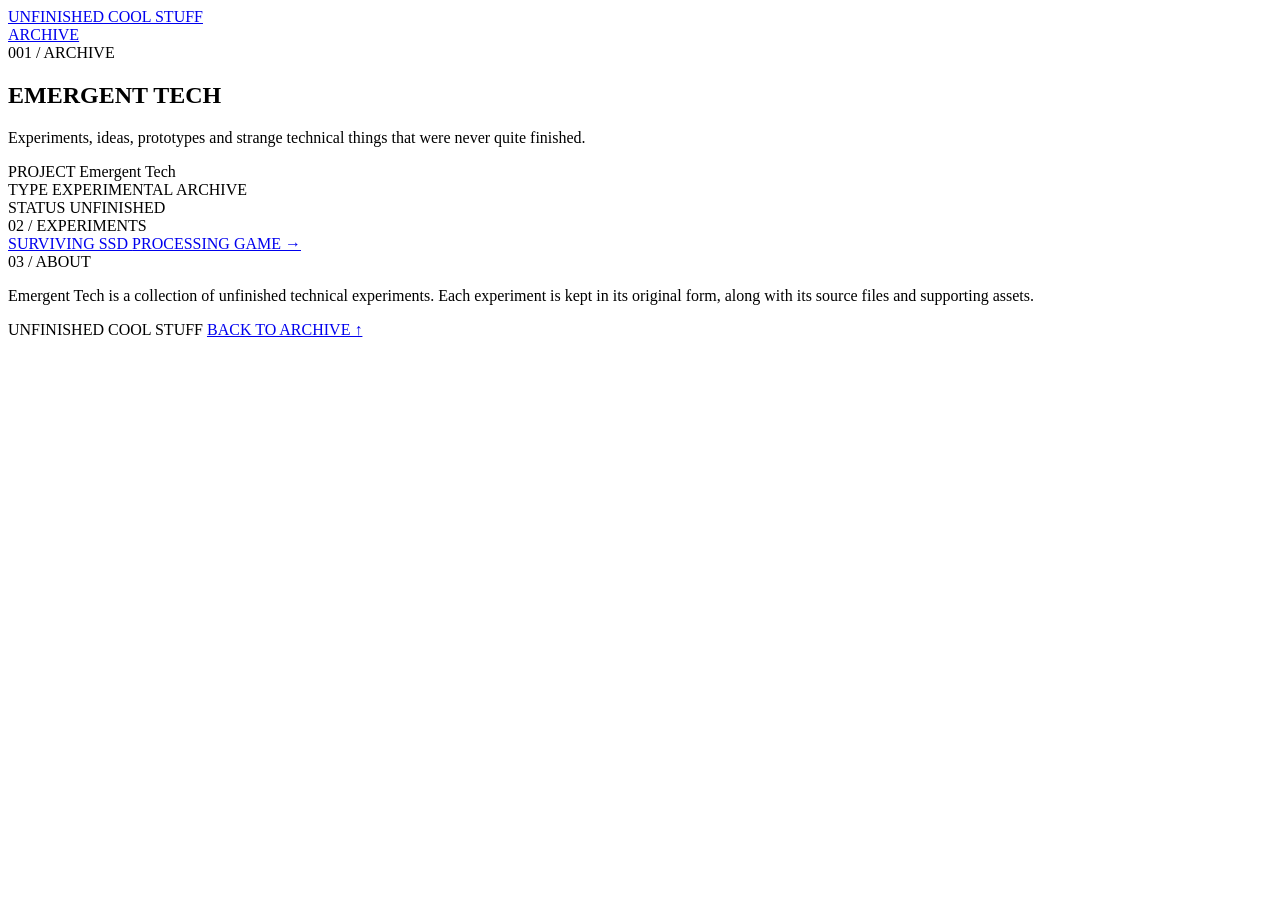
==== commit 4104647a: "Refactor index.html for Emergent Tech project Updated the title and navigation links, added project " ====
--- a/projects/emergent-tech/index.html
+++ b/projects/emergent-tech/index.html
@@ -2,244 +2,128 @@
 <html lang="en">
 <head>
     <meta charset="UTF-8">
-
     <meta name="viewport" content="width=device-width, initial-scale=1.0">
 
-    <title>001 — Emergent Tech | Unfinished Cool Stuff</title>
+    <title>Emergent Tech — Unfinished Cool Stuff</title>
 
-    <link rel="stylesheet" href="../../style.css">
+    <!-- Main website stylesheet -->
+    <link rel="stylesheet" href="/unfinished-business/style.css">
 </head>
 
 <body>
 
-    <!-- =========================
-         NAVIGATION
-    ========================== -->
-
+    <!-- HEADER -->
     <header class="site-header">
 
-        <a href="../../index.html" class="site-title">
-            UNFINISHED COOL STUFF
-        </a>
+        <div class="site-title">
+            <a href="/unfinished-business/">UNFINISHED COOL STUFF</a>
+        </div>
 
         <nav class="site-nav">
-            <a href="../../index.html">HOME</a>
-            <a href="../../index.html#projects">PROJECTS</a>
+            <a href="/unfinished-business/">ARCHIVE</a>
         </nav>
 
     </header>
 
 
-    <!-- =========================
-         PROJECT HEADER
-    ========================== -->
-
+    <!-- MAIN CONTENT -->
     <main>
 
-        <section class="project-header">
+        <!-- PROJECT INTRO -->
+        <section class="project-hero">
 
             <div class="project-number">
-                001
+                001 / ARCHIVE
             </div>
 
-            <h1>
-                EMERGENT<br>
-                TECH
-            </h1>
+            <h1>EMERGENT TECH</h1>
 
-            <div class="project-meta">
+            <p class="project-description">
+                Experiments, ideas, prototypes and strange technical
+                things that were never quite finished.
+            </p>
 
-                <p>
-                    PROJECT
-                </p>
+        </section>
 
-                <p>
-                    EMERGENT TECHNOLOGIES
-                </p>
 
-                <p>
-                    2026
-                </p>
+        <!-- PROJECT INFORMATION -->
+        <section class="project-info">
+
+            <div class="info-row">
+                <span>PROJECT</span>
+                <span>Emergent Tech</span>
+            </div>
+
+            <div class="info-row">
+                <span>TYPE</span>
+                <span>EXPERIMENTAL ARCHIVE</span>
+            </div>
+
+            <div class="info-row">
+                <span>STATUS</span>
+                <span>UNFINISHED</span>
+            </div>
+
+        </section>
+
+
+        <!-- PROJECTS INSIDE EMERGENT TECH -->
+        <section class="project-section">
+
+            <div class="section-label">
+                02 / EXPERIMENTS
+            </div>
+
+            <div class="file-list">
+
+                <a
+                    class="file-row"
+                    href="surviving-ssd/"
+                >
+                    <span>
+                        SURVIVING SSD
+                    </span>
+
+                    <span>
+                        PROCESSING GAME →
+                    </span>
+                </a>
 
             </div>
 
         </section>
 
 
-        <!-- =========================
-             INTRODUCTION
-        ========================== -->
-
-        <section class="project-intro">
+        <!-- DESCRIPTION -->
+        <section class="project-section">
 
             <div class="section-label">
-                ABOUT
+                03 / ABOUT
             </div>
 
-            <div class="project-description">
-
-                <p>
-                    This is my Emergent Tech project archive.
-                    This page documents experiments, tests,
-                    failures, discoveries and other things
-                    created during the project.
-                </p>
-
-                <p>
-                    More content will be added here as the
-                    project develops.
-                </p>
-
-            </div>
-
-        </section>
-
-
-        <!-- =========================
-             PROJECT CONTENT
-        ========================== -->
-
-        <section class="project-content">
-
-            <div class="section-label">
-                DOCUMENTATION
-            </div>
-
-
-            <!-- IMAGE -->
-
-            <div class="project-block">
-
-                <h2>
-                    EXPERIMENT 01
-                </h2>
-
-                <p class="block-description">
-                    Add an image of your experiment here.
-                </p>
-
-                <div class="media-placeholder">
-
-                    <p>
-                        IMAGE PLACEHOLDER
-                    </p>
-
-                </div>
-
-            </div>
-
-
-            <!-- SECOND IMAGE -->
-
-            <div class="project-block">
-
-                <h2>
-                    EXPERIMENT 02
-                </h2>
-
-                <p class="block-description">
-                    Add another image, screenshot or
-                    documentation here.
-                </p>
-
-                <div class="media-placeholder">
-
-                    <p>
-                        IMAGE PLACEHOLDER
-                    </p>
-
-                </div>
-
-            </div>
-
-
-            <!-- VIDEO -->
-
-            <div class="project-block">
-
-                <h2>
-                    VIDEO / PROCESS
-                </h2>
-
-                <p class="block-description">
-                    You can place a video or GIF here later.
-                </p>
-
-                <div class="media-placeholder">
-
-                    <p>
-                        VIDEO PLACEHOLDER
-                    </p>
-
-                </div>
-
-            </div>
-
-
-            <!-- NOTES -->
-
-            <div class="project-block text-block">
-
-                <h2>
-                    NOTES
-                </h2>
-
-                <p>
-                    Use this section to write about what you
-                    tried, what worked, what failed and what
-                    you discovered.
-                </p>
-
-                <p>
-                    The idea is not necessarily to present
-                    everything as a finished project.
-                    The process itself is part of the archive.
-                </p>
-
-            </div>
-
-        </section>
-
-
-        <!-- =========================
-             NEXT PROJECT
-        ========================== -->
-
-        <section class="project-navigation">
-
-            <a href="../3d-scan/index.html">
-
-                <span>
-                    NEXT PROJECT
-                </span>
-
-                <strong>
-                    002 — 3D SCAN →
-                </strong>
-
-            </a>
+            <p class="project-note">
+                Emergent Tech is a collection of unfinished technical
+                experiments. Each experiment is kept in its original
+                form, along with its source files and supporting assets.
+            </p>
 
         </section>
 
     </main>
 
 
-    <!-- =========================
-         FOOTER
-    ========================== -->
-
+    <!-- FOOTER -->
     <footer class="site-footer">
 
-        <p>
+        <span>
             UNFINISHED COOL STUFF
-        </p>
+        </span>
 
-        <p>
-            PERSONAL DIGITAL ARCHIVE
-        </p>
+        <a href="/unfinished-business/">
+            BACK TO ARCHIVE ↑
+        </a>
 
     </footer>
 
-
 </body>
 </html>
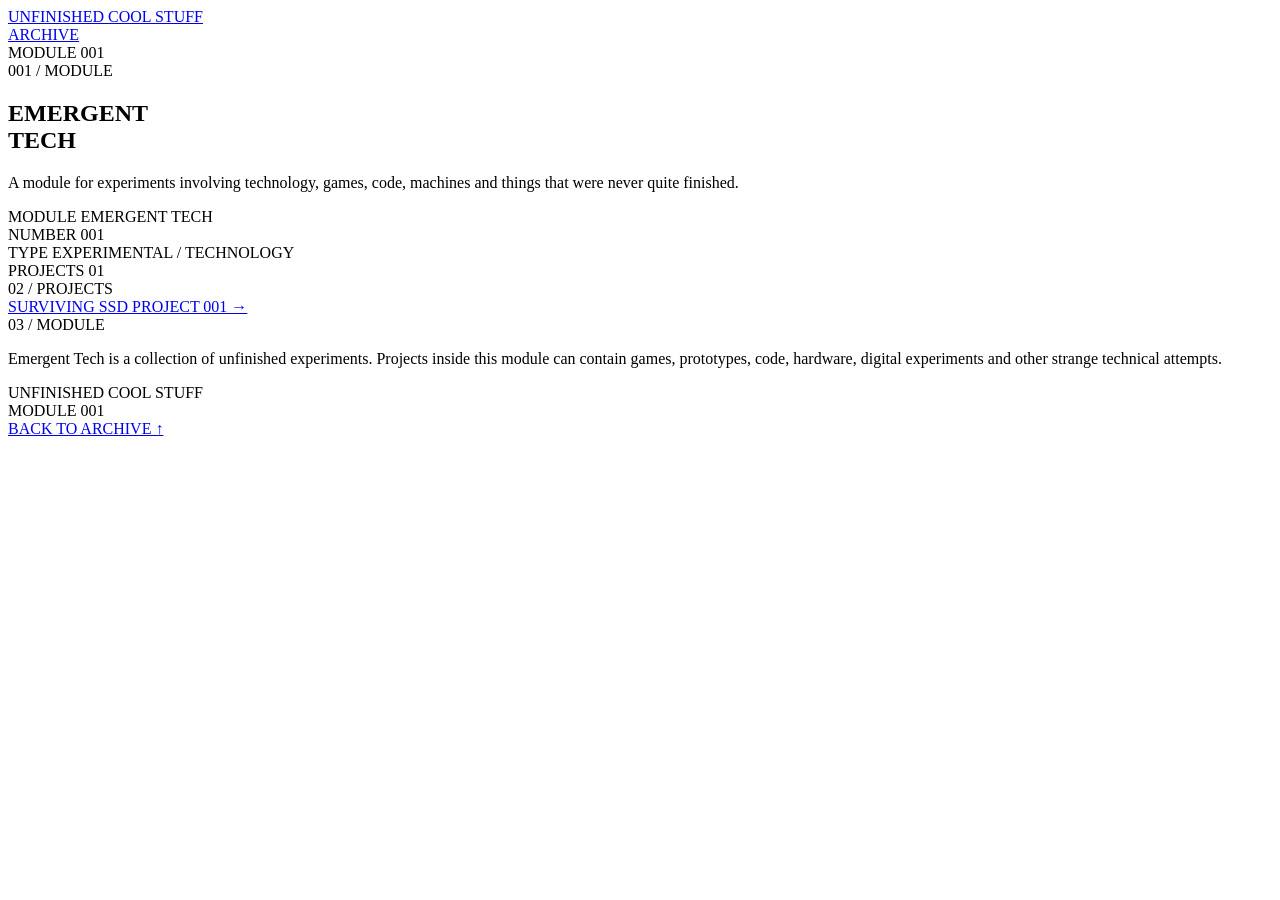
==== commit ef92c0d2: "Refactor index.html for module structure and content" ====
--- a/projects/emergent-tech/index.html
+++ b/projects/emergent-tech/index.html
@@ -6,7 +6,6 @@
 
     <title>Emergent Tech — Unfinished Cool Stuff</title>
 
-    <!-- Main website stylesheet -->
     <link rel="stylesheet" href="/unfinished-business/style.css">
 </head>
 
@@ -15,63 +14,79 @@
     <!-- HEADER -->
     <header class="site-header">
 
-        <div class="site-title">
-            <a href="/unfinished-business/">UNFINISHED COOL STUFF</a>
+        <div class="site-logo">
+            <a href="/unfinished-business/">
+                UNFINISHED COOL STUFF
+            </a>
         </div>
 
-        <nav class="site-nav">
-            <a href="/unfinished-business/">ARCHIVE</a>
+        <nav class="main-nav">
+            <a href="/unfinished-business/">
+                ARCHIVE
+            </a>
         </nav>
+
+        <div class="site-meta">
+            MODULE 001
+        </div>
 
     </header>
 
 
-    <!-- MAIN CONTENT -->
+    <!-- MODULE INTRO -->
     <main>
 
-        <!-- PROJECT INTRO -->
         <section class="project-hero">
 
             <div class="project-number">
-                001 / ARCHIVE
+                001 / MODULE
             </div>
 
-            <h1>EMERGENT TECH</h1>
+            <h1>
+                EMERGENT<br>
+                TECH
+            </h1>
 
             <p class="project-description">
-                Experiments, ideas, prototypes and strange technical
-                things that were never quite finished.
+                A module for experiments involving technology,
+                games, code, machines and things that were never
+                quite finished.
             </p>
 
         </section>
 
 
-        <!-- PROJECT INFORMATION -->
+        <!-- MODULE INFORMATION -->
         <section class="project-info">
 
             <div class="info-row">
-                <span>PROJECT</span>
-                <span>Emergent Tech</span>
+                <span>MODULE</span>
+                <span>EMERGENT TECH</span>
+            </div>
+
+            <div class="info-row">
+                <span>NUMBER</span>
+                <span>001</span>
             </div>
 
             <div class="info-row">
                 <span>TYPE</span>
-                <span>EXPERIMENTAL ARCHIVE</span>
+                <span>EXPERIMENTAL / TECHNOLOGY</span>
             </div>
 
             <div class="info-row">
-                <span>STATUS</span>
-                <span>UNFINISHED</span>
+                <span>PROJECTS</span>
+                <span>01</span>
             </div>
 
         </section>
 
 
-        <!-- PROJECTS INSIDE EMERGENT TECH -->
+        <!-- PROJECTS IN MODULE -->
         <section class="project-section">
 
             <div class="section-label">
-                02 / EXPERIMENTS
+                02 / PROJECTS
             </div>
 
             <div class="file-list">
@@ -85,7 +100,7 @@
                     </span>
 
                     <span>
-                        PROCESSING GAME →
+                        PROJECT 001 →
                     </span>
                 </a>
 
@@ -94,17 +109,19 @@
         </section>
 
 
-        <!-- DESCRIPTION -->
+        <!-- MODULE DESCRIPTION -->
         <section class="project-section">
 
             <div class="section-label">
-                03 / ABOUT
+                03 / MODULE
             </div>
 
             <p class="project-note">
-                Emergent Tech is a collection of unfinished technical
-                experiments. Each experiment is kept in its original
-                form, along with its source files and supporting assets.
+                Emergent Tech is a collection of unfinished
+                experiments. Projects inside this module can
+                contain games, prototypes, code, hardware,
+                digital experiments and other strange technical
+                attempts.
             </p>
 
         </section>
@@ -115,13 +132,19 @@
     <!-- FOOTER -->
     <footer class="site-footer">
 
-        <span>
+        <div>
             UNFINISHED COOL STUFF
-        </span>
+        </div>
 
-        <a href="/unfinished-business/">
-            BACK TO ARCHIVE ↑
-        </a>
+        <div>
+            MODULE 001
+        </div>
+
+        <div>
+            <a href="/unfinished-business/">
+                BACK TO ARCHIVE ↑
+            </a>
+        </div>
 
     </footer>
 
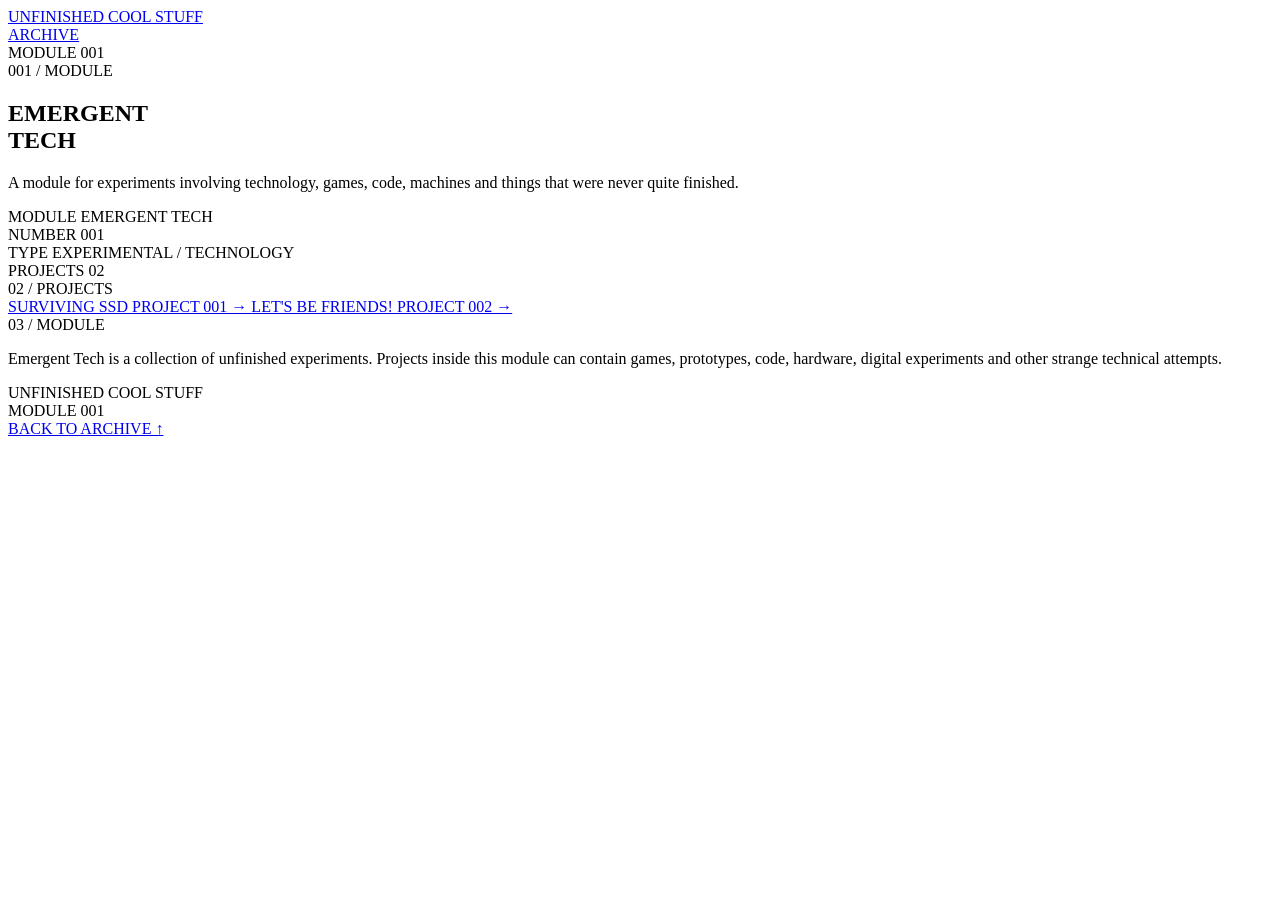
==== commit 491cd9a4: "Update HTML comments and project numbers" ====
--- a/projects/emergent-tech/index.html
+++ b/projects/emergent-tech/index.html
@@ -33,9 +33,10 @@
     </header>
 
 
-    <!-- MODULE INTRO -->
+    <!-- MODULE -->
     <main>
 
+        <!-- MODULE INTRO -->
         <section class="project-hero">
 
             <div class="project-number">
@@ -76,13 +77,13 @@
 
             <div class="info-row">
                 <span>PROJECTS</span>
-                <span>01</span>
+                <span>02</span>
             </div>
 
         </section>
 
 
-        <!-- PROJECTS IN MODULE -->
+        <!-- PROJECTS -->
         <section class="project-section">
 
             <div class="section-label">
@@ -91,6 +92,7 @@
 
             <div class="file-list">
 
+                <!-- PROJECT 001 -->
                 <a
                     class="file-row"
                     href="surviving-ssd/"
@@ -101,6 +103,21 @@
 
                     <span>
                         PROJECT 001 →
+                    </span>
+                </a>
+
+
+                <!-- PROJECT 002 -->
+                <a
+                    class="file-row"
+                    href="lets-be-friends/"
+                >
+                    <span>
+                        LET'S BE FRIENDS!
+                    </span>
+
+                    <span>
+                        PROJECT 002 →
                     </span>
                 </a>
 
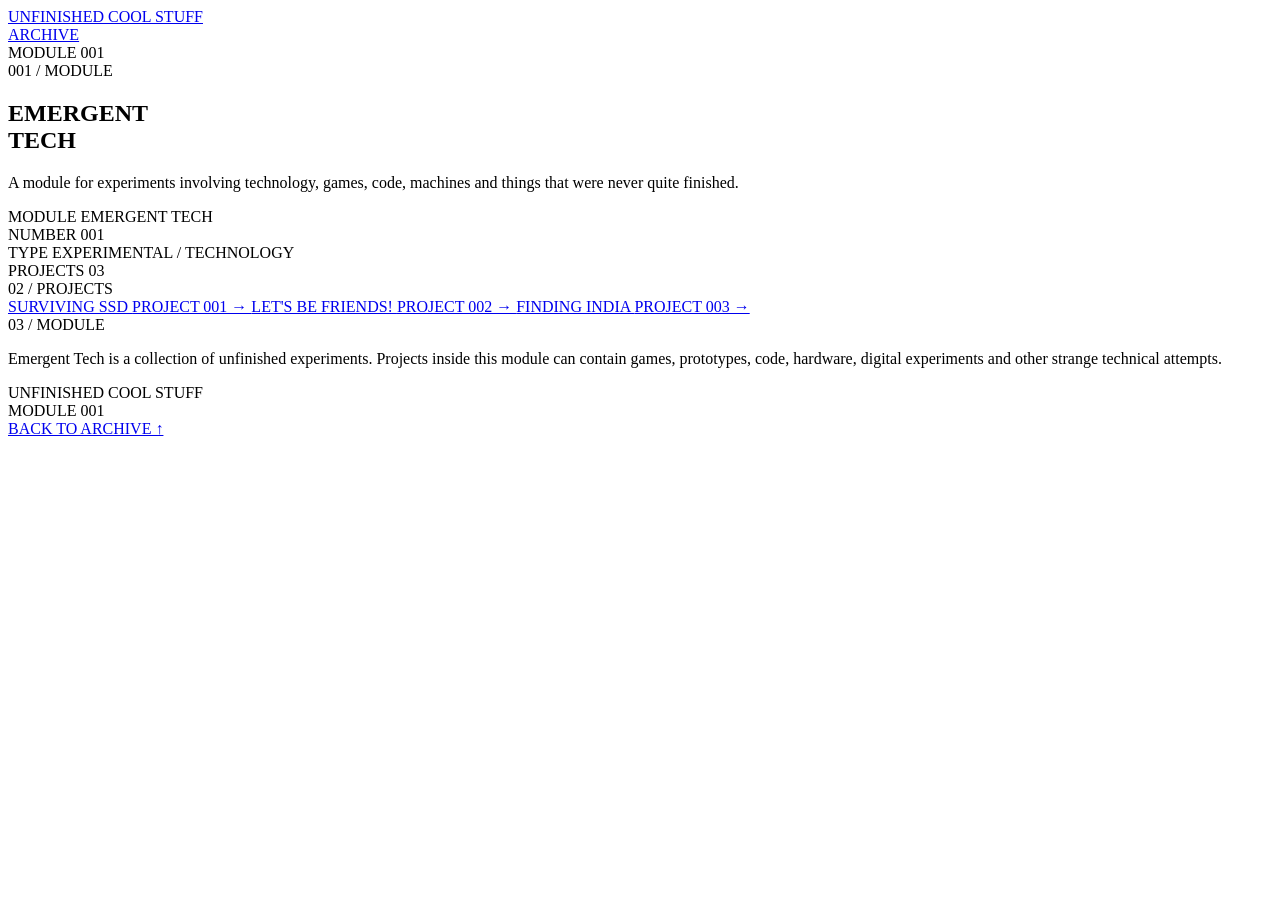
==== commit 2d1c7cc3: "Update project count and add new project link" ====
--- a/projects/emergent-tech/index.html
+++ b/projects/emergent-tech/index.html
@@ -77,7 +77,7 @@
 
             <div class="info-row">
                 <span>PROJECTS</span>
-                <span>02</span>
+                <span>03</span>
             </div>
 
         </section>
@@ -118,6 +118,21 @@
 
                     <span>
                         PROJECT 002 →
+                    </span>
+                </a>
+
+
+                <!-- PROJECT 003 -->
+                <a
+                    class="file-row"
+                    href="finding-india/"
+                >
+                    <span>
+                        FINDING INDIA
+                    </span>
+
+                    <span>
+                        PROJECT 003 →
                     </span>
                 </a>
 
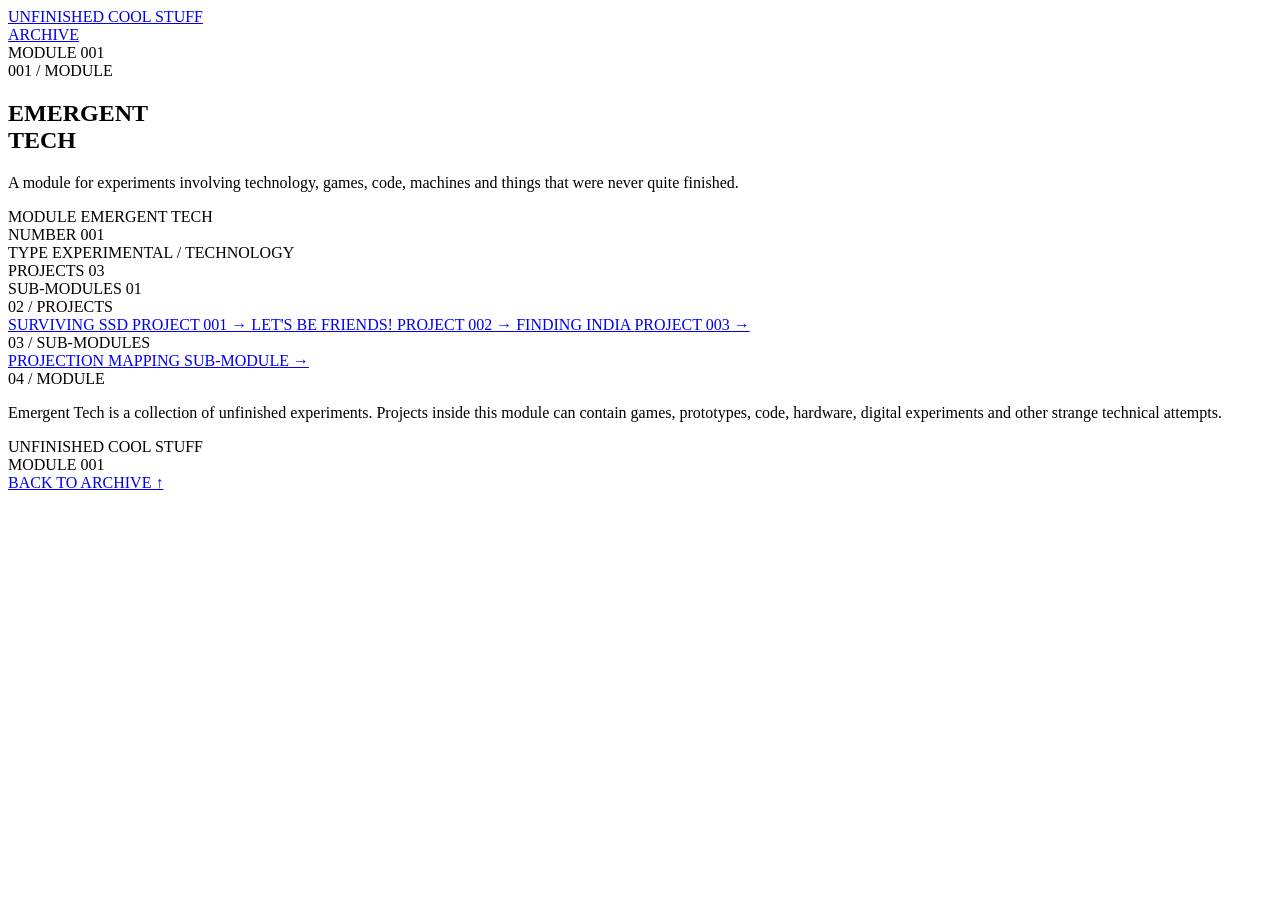
==== commit ffcaef13: "Add sub-modules section to index.html" ====
--- a/projects/emergent-tech/index.html
+++ b/projects/emergent-tech/index.html
@@ -80,6 +80,11 @@
                 <span>03</span>
             </div>
 
+            <div class="info-row">
+                <span>SUB-MODULES</span>
+                <span>01</span>
+            </div>
+
         </section>
 
 
@@ -141,11 +146,39 @@
         </section>
 
 
+        <!-- SUB-MODULES -->
+        <section class="project-section">
+
+            <div class="section-label">
+                03 / SUB-MODULES
+            </div>
+
+            <div class="file-list">
+
+                <!-- PROJECTION MAPPING -->
+                <a
+                    class="file-row"
+                    href="projection-mapping/"
+                >
+                    <span>
+                        PROJECTION MAPPING
+                    </span>
+
+                    <span>
+                        SUB-MODULE →
+                    </span>
+                </a>
+
+            </div>
+
+        </section>
+
+
         <!-- MODULE DESCRIPTION -->
         <section class="project-section">
 
             <div class="section-label">
-                03 / MODULE
+                04 / MODULE
             </div>
 
             <p class="project-note">
